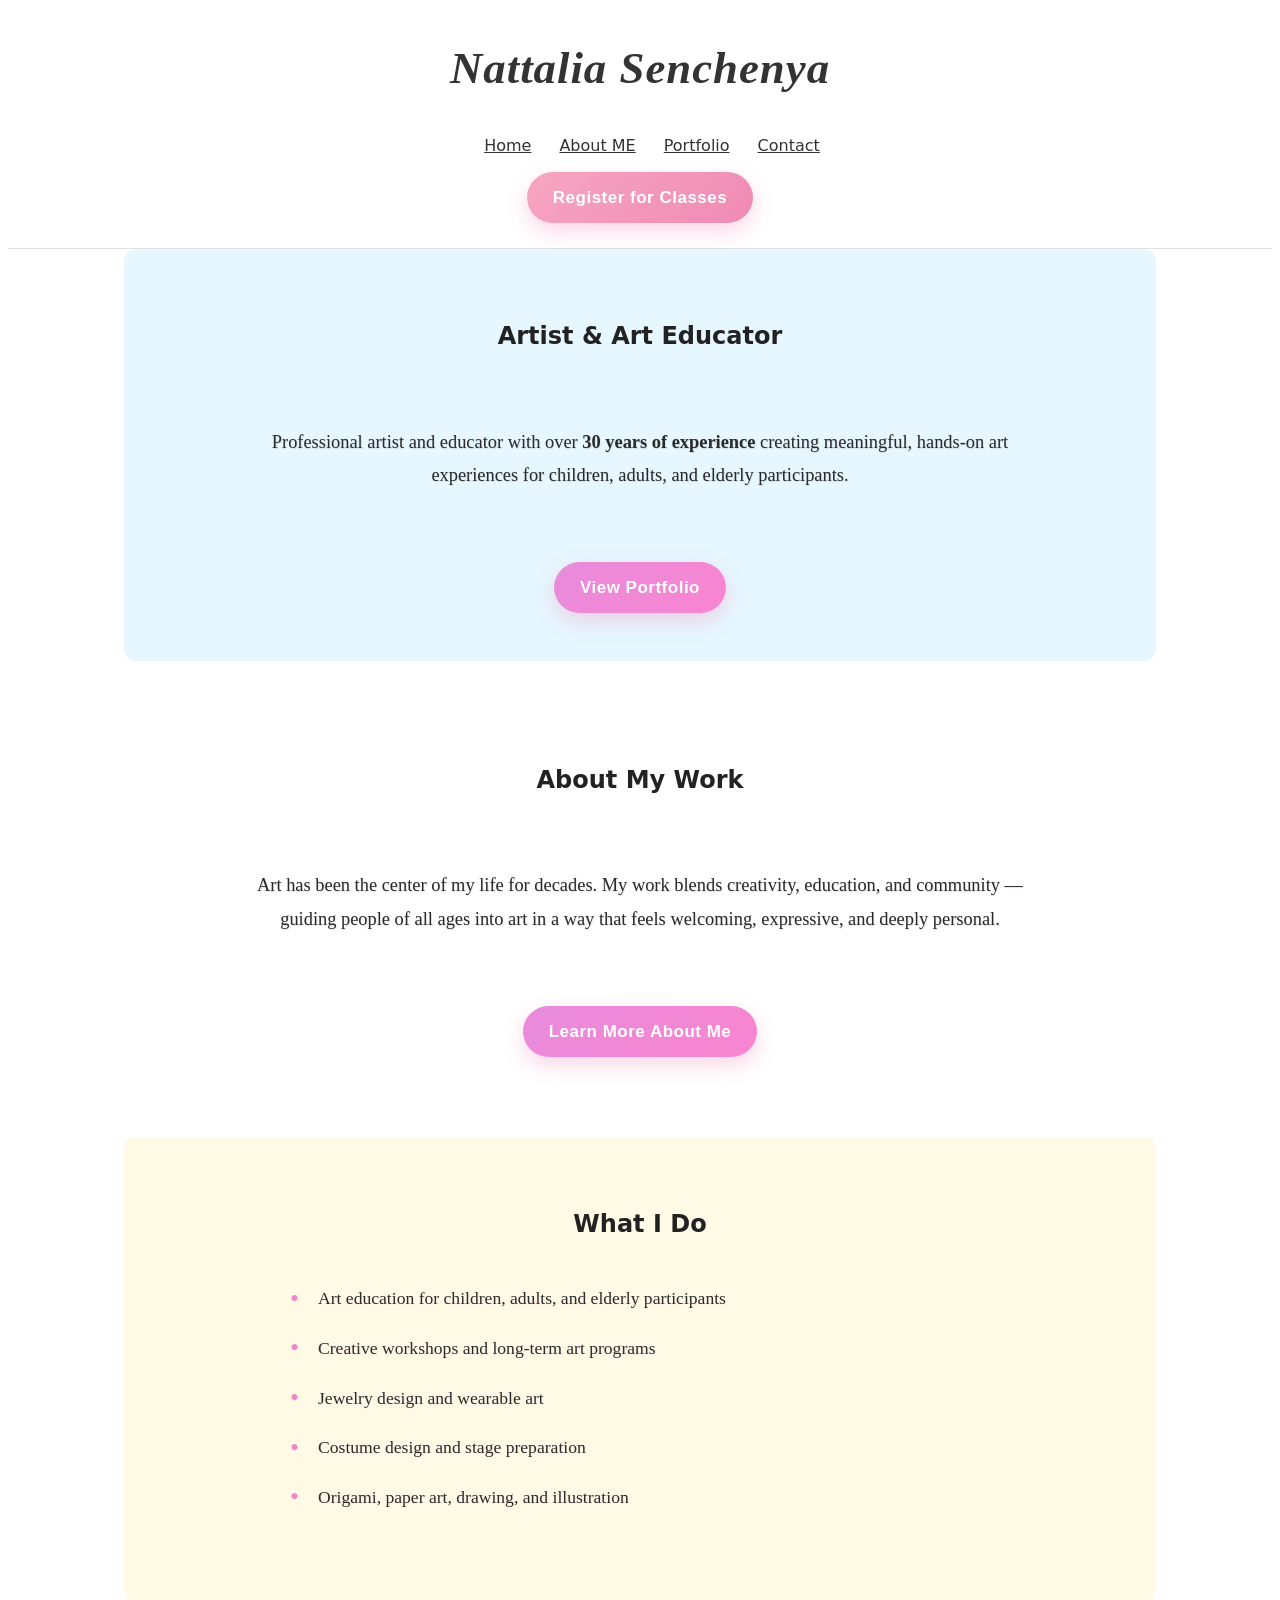
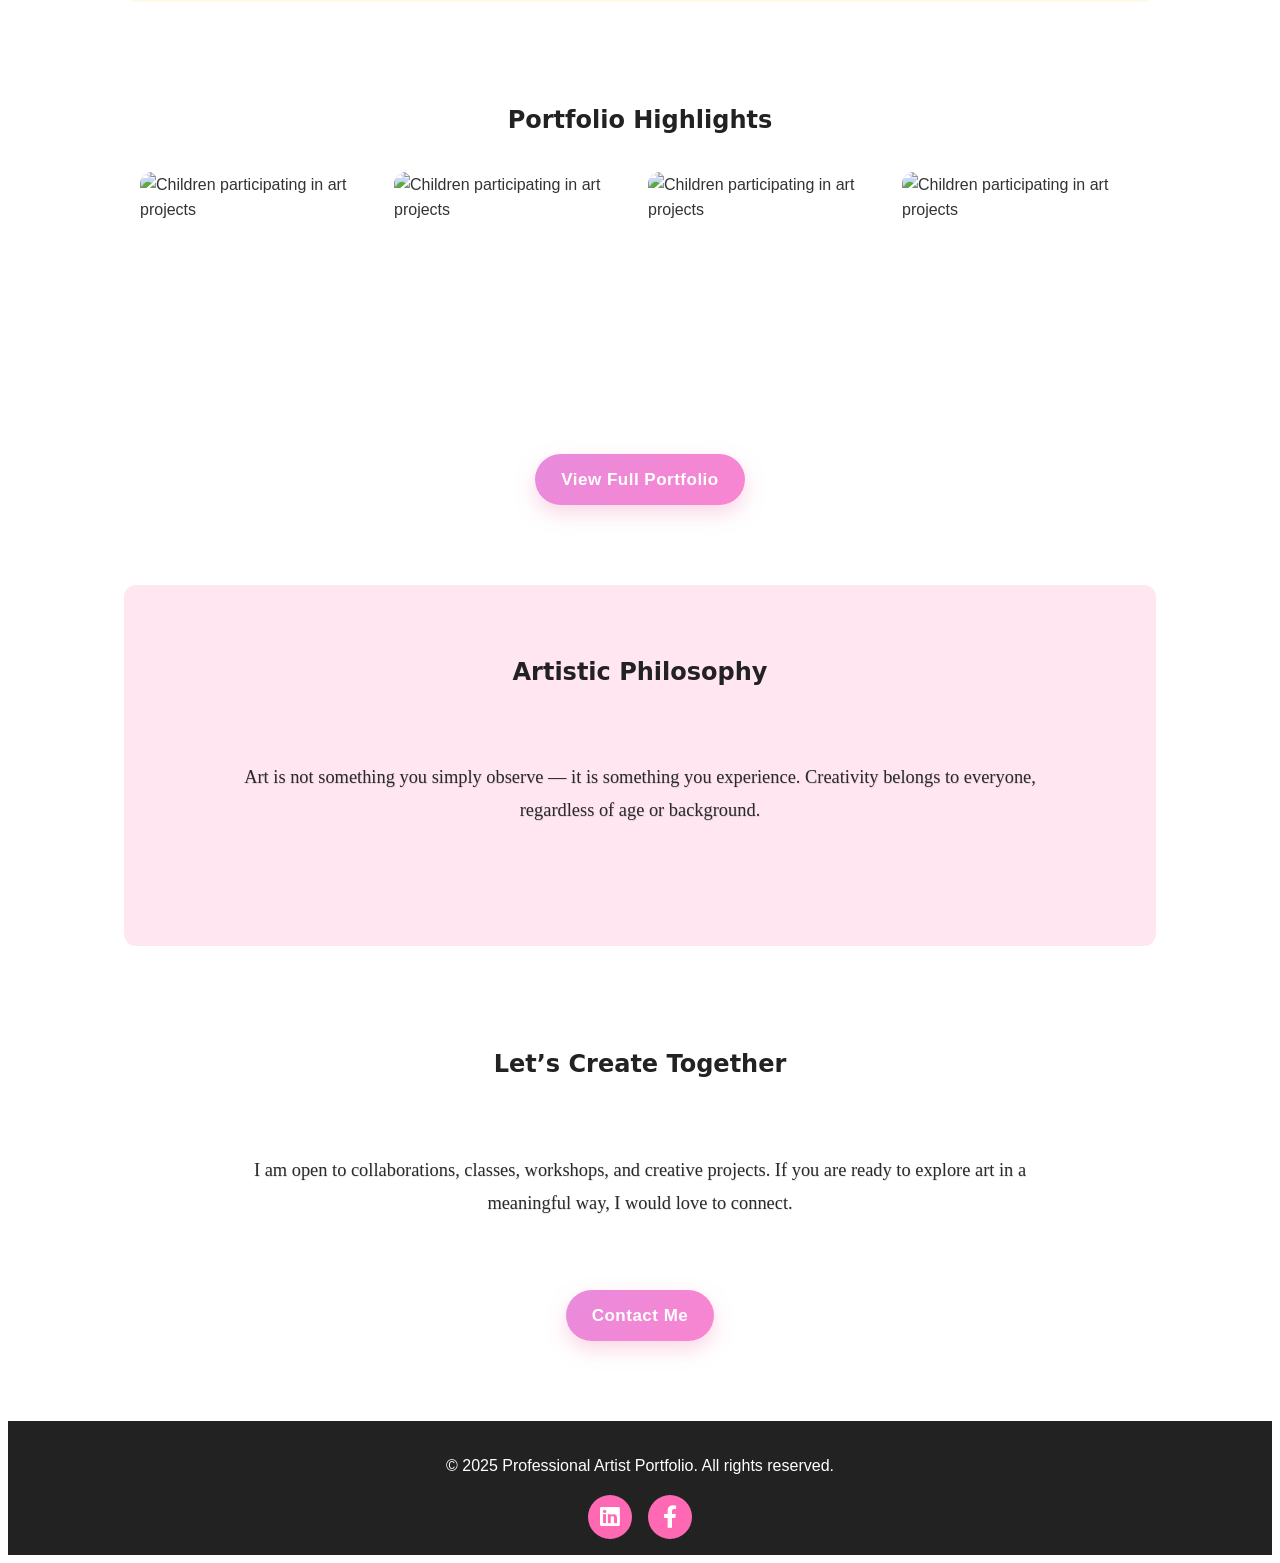
==== index.html @ 3b4bccc4 "Add files via upload" ====
<!DOCTYPE html>
<html lang="en">
<head>
  <meta charset="UTF-8" />
  <meta name="viewport" content="width=device-width, initial-scale=1.0" />
  <title>Nattalia Senchenya | Artist & Art Educator</title>

  <meta name="description" content="Artist and art educator with over 30 years of experience creating meaningful art experiences for children, adults, and elderly participants." />

  <link rel="stylesheet" href="style.css">
  <link rel="stylesheet" href="https://cdnjs.cloudflare.com/ajax/libs/font-awesome/5.14.0/css/all.min.css" />
</head>

<body>

<!-- HEADER / NAVIGATION -->
<header>
  <nav class="main-nav">

    <div class="artist-name">Nattalia Senchenya</div>

    <ul class="nav-links">
      <li><a href="index.html" aria-current="page">Home</a></li>
      <li><a href="about.html">About ME</a></li>
      <li><a href="portfolio.html">Portfolio</a></li>
      <li><a href="contact.html">Contact</a></li>
    </ul>

    <a href="services.html" class="register-btn">Register for Classes</a>
  </nav>
</header>

<main>

  <!-- HERO / INTRO -->
  <section class="accent-2">
    <h1 class="section-title">Artist & Art Educator</h1>

    <p class="section_paragraph">
      Professional artist and educator with over <strong>30 years of experience</strong>
      creating meaningful, hands-on art experiences for children, adults, and elderly participants.
    </p>

    <center>
      <a href="portfolio.html" class="resume-btn">View Portfolio</a>
    </center>
  </section>

  <!-- ABOUT SUMMARY -->
  <section>
    <h2 class="section-title">About My Work</h2>

    <p class="section_paragraph">
      Art has been the center of my life for decades. My work blends creativity,
      education, and community — guiding people of all ages into art in a way that
      feels welcoming, expressive, and deeply personal.
    </p>

    <center>
      <a href="about.html" class="resume-btn">Learn More About Me</a>
    </center>
  </section>

  <!-- WHAT I DO -->
  <section class="accent-1">
    <h2 class="section-title">What I Do</h2>

    <ul class="art-list">
      <li>Art education for children, adults, and elderly participants</li>
      <li>Creative workshops and long-term art programs</li>
      <li>Jewelry design and wearable art</li>
      <li>Costume design and stage preparation</li>
      <li>Origami, paper art, drawing, and illustration</li>
    </ul>
  </section>

  <!-- PORTFOLIO PREVIEW -->
  <section>
    <h2 class="section-title">Portfolio Highlights</h2>

    <div class="gallery">
      <!-- Replace with 6–8 BEST images only -->
       <img src="/home/yauhenih/Documents/Children_work/photo_39_2025-12-27_19-32-32.jpg" alt="Children participating in art projects" />
        <img src="/home/yauhenih/Documents/Children_work/photo_59_2025-12-27_19-31-18.jpg" alt="Children participating in art projects" />
        <img src="/home/yauhenih/Documents/Children_work/IMG_2890.JPEG" alt="Children participating in art projects" />
        <img src="/home/yauhenih/Documents/Children_work/photo_12_2025-12-27_19-30-24.jpg" alt="Children participating in art projects" />
        
    </div>
    <center>
      <a href="portfolio.html" class="resume-btn">View Full Portfolio</a>
    </center>
  </section>

  <!-- PHILOSOPHY -->
  <section class="accent-3">
    <h2 class="section-title">Artistic Philosophy</h2>

    <p class="section_paragraph">
      Art is not something you simply observe — it is something you experience.
      Creativity belongs to everyone, regardless of age or background.
    </p>
  </section>

  <!-- CALL TO ACTION -->
  <section>
    <h2 class="section-title">Let’s Create Together</h2>

    <p class="section_paragraph">
      I am open to collaborations, classes, workshops, and creative projects.
      If you are ready to explore art in a meaningful way, I would love to connect.
    </p>

    <center>
      <a href="contact.html" class="resume-btn">Contact Me</a>
    </center>
  </section>

</main>

<!-- FOOTER -->
<footer>
  <p>&copy; 2025 Professional Artist Portfolio. All rights reserved.</p>

  <div class="social-links">
    <a href="https://www.linkedin.com/in/YOUR_LINKEDIN" target="_blank"><i class="fab fa-linkedin"></i></a>
    <a href="https://www.facebook.com/YOUR_FACEBOOK" target="_blank"><i class="fab fa-facebook-f"></i></a>
  </div>
</footer>

</body>
</html>
---- style.css ----
* Reset and base styles */
* { box-sizing: border-box; margin: 0; padding: 0; }
body { font-family: 'Helvetica Neue', Arial, sans-serif; line-height: 1.6; background-color: #fff; color: #333; }

/* Vibrant Accent Colors */
.accent-1 { background-color: #fffae6; } /* Soft yellow */
.accent-2 { background-color: #e6f7ff; } /* Soft blue */
.accent-3 { background-color: #ffe6f0; } /* Soft pink */

/* Sections */
main section { padding: 3rem 1rem; max-width: 1000px; margin: auto; border-radius: 12px; margin-bottom: 2rem; transition: transform 0.3s, box-shadow 0.3s; }
main section:hover { transform: translateY(-5px); box-shadow: 0 10px 20px rgba(252, 1, 185, 0.15); }
main h1, main h2, main h3 { margin-bottom: 1rem; color: #222; font-weight: 700; }
main p { margin-bottom: 1rem; line-height: 1.8; }
ul { margin-left: 1.5rem; margin-bottom: 1rem; }


/* Slideshow */
.slideshow-container { position: relative; max-width: 100%; margin: 1rem 0; overflow: hidden; border-radius: 10px; box-shadow: 0 5px 15px rgba(234, 112, 155, 0.2); }
.slide { display: none; width: 100%; transition: opacity 0.5s ease-in-out; }
.slide img { width: 100%; height: auto; display: block; border-radius: 10px; }

/* Navigation buttons */
.prev, .next { cursor: pointer; position: absolute; top: 50%; width: auto; margin-top: -25px; padding: 10px; color: #fff; font-weight: bold; font-size: 20px; border-radius: 50%; background-color: rgba(0,0,0,0.5); user-select: none; transition: 0.3s; }
.prev:hover, .next:hover { background-color: rgba(0,0,0,0.8); }
.prev { left: 10px; } .next { right: 10px; }

/* Footer */
footer { text-align: center; padding: 1rem; background-color: #222; color: #fff; margin-top: 2rem; }

/* Responsive */
@media (max-width: 768px) {
  header nav { flex-direction: column; gap: 1rem; }
  .resume-btn { margin-top: 0.5rem; }
  main section { padding: 2rem 1rem; }
}


/* Social Media Labels at bottom */
/* Social links container – stays in layout (no floating) */
.social-links {
  display: flex;
  justify-content: center;
  align-items: center;
  gap: 1rem;
  margin-top: 1rem;
}

/* Individual logo buttons */
.social-links a {
  background-color: #ff69b4; /* vibrant pink */
  color: white;
  width: 44px;
  height: 44px;
  border-radius: 50%;
  display: flex;
  align-items: center;
  justify-content: center;
  text-decoration: none;
  font-size: 1.4rem;
  transition: transform 0.3s ease, box-shadow 0.3s ease;
}

/* Hover effect */
.social-links a:hover {
  transform: translateY(-3px);
  box-shadow: 0 5px 12px rgba(255, 105, 180, 0.4);
}



.section-title {
  text-align: center;
  font-family: system-ui, sans-serif;
}

/* NAV CONTAINER */
.main-nav {
    display: flex;
    flex-direction: column;
    align-items: center;
    padding: 25px 20px;
    background-color: #fff;
    border-bottom: 1px solid #e0e0e0;
}

/* ARTIST NAME */
.artist-name {
    font-family: 'Playfair Display', 'Georgia', serif;
    font-size: 2.8rem;
    font-weight: 700;
    font-style: italic;
    letter-spacing: 1px;
    margin-bottom: 12px;
    text-align: center;
}

/* NAV LINKS */
.nav-links {
    list-style: none;
    display: flex;
    gap: 28px;
    margin-bottom: 14px;
    padding: 0;
}

.nav-links li a {
    font-family: system-ui, sans-serif;
    font-size: 1rem;
    font-weight: 500;
    color: #333;
    position: relative;
}

/* SUBTLE ARTISTIC HOVER */
.nav-links li a::after {
    content: "";
    position: absolute;
    width: 0;
    height: 1px;
    background: #000;
    left: 0;
    bottom: -4px;
    transition: width 0.3s ease;
}

.nav-links li a:hover::after {
    width: 100%;
}



/* MOBILE FRIENDLY */
@media (max-width: 768px) {
    .artist-name {
        font-size: 2.2rem;
    }

    .nav-links {
        flex-wrap: wrap;
        justify-content: center;
        gap: 16px;
    }
}

.resume-btn {
    align-items: center;
    justify-content: center;
    background: linear-gradient(135deg, #e88bdc, #f985d0);
    color: #ffffff;
    font-family: "Poppins", "Montserrat", sans-serif;
    font-size: 17px;
    font-weight: 600;
    letter-spacing: 0.5px;

    padding: 12px 26px;
    border-radius: 999px; /* oval shape */
    text-decoration: none;

    display: inline-flex;
    align-items: center;
    justify-content: center;

    box-shadow: 0 8px 20px rgba(240, 138, 180, 0.35);
    transition: all 0.3s ease;
}

/* Hover effect */
.resume-btn:hover {
    background: linear-gradient(135deg, #2f20d3, #e96629);
    transform: translateY(-2px);
    box-shadow: 0 12px 26px rgba(240, 138, 180, 0.45);
}

/* Active (click) */
.resume-btn:active {
    transform: translateY(0);
    box-shadow: 0 6px 14px rgba(240, 138, 180, 0.35);
}


.register-btn {
    background: linear-gradient(135deg, #f6a6c1, #f08ab4);
    color: #ffffff;
    font-family: "Poppins", "Montserrat", sans-serif;
    font-size: 17px;
    font-weight: 600;
    letter-spacing: 0.5px;

    padding: 12px 26px;
    border-radius: 999px; /* oval shape */
    text-decoration: none;

    display: inline-flex;
    align-items: center;
    justify-content: center;

    box-shadow: 0 8px 20px rgba(240, 138, 180, 0.35);
    transition: all 0.3s ease;
}

/* Hover effect */
.register-btn:hover {
    background: linear-gradient(135deg, #f08ab4, #ea6ea4);
    transform: translateY(-2px);
    box-shadow: 0 12px 26px rgba(240, 138, 180, 0.45);
}

/* Active (click) */
.register-btn:active {
    transform: translateY(0);
    box-shadow: 0 6px 14px rgba(240, 138, 180, 0.35);
}


.about-section {
  display: flex;
  align-items: center;
  gap: 3rem;
  max-width: 1200px;
  margin: 0 auto;
  padding: 3rem 2rem;
}

.about-text {
  flex: 1;
}

.about-image {
  flex: 1;
  display: flex;
  justify-content: center;
}

.about-image img {
  max-width: 100%;
  height: auto;
  border-radius: 20px;
  box-shadow: 0 20px 40px rgba(0, 0, 0, 0.15);
}


/* Image Gallery */
.gallery {
  display: grid;
  grid-template-columns: repeat(auto-fit, minmax(220px, 1fr));
  gap: 1rem;
  margin: 2rem 0;
}

/* Gallery images */
.gallery img {
  width: 100%;
  height: 250px;
  object-fit: cover;
  border-radius: 12px;
  transition: transform 0.3s ease, box-shadow 0.3s ease;
  cursor: pointer;
}

/* Hover effect */
.gallery img:hover {
  transform: scale(1.03);
  box-shadow: 0 8px 20px rgba(0, 0, 0, 0.2);
}

/* Fullscreen overlay */
.image-overlay {
  position: fixed;
  top: 0;
  left: 0;
  width: 100vw;
  height: 100vh;
  background: rgba(0, 0, 0, 0.9);
  display: flex;
  justify-content: center;
  align-items: center;
  z-index: 9999;
  cursor: zoom-out;
}

/* Fullscreen image */
.image-overlay img {
  max-width: 95%;
  max-height: 95%;
  object-fit: contain;
}

.image-overlay img {
  animation: zoomIn 0.3s ease;
}

@keyframes zoomIn {
  from {
    transform: scale(0.8);
    opacity: 0;
  }
  to {
    transform: scale(1);
    opacity: 1;
  }
}
/* Close button */
.image-close {
  position: absolute;
  top: 20px;
  right: 25px;
  font-size: 32px;
  color: white;
  cursor: pointer;
  font-weight: bold;
  user-select: none;
}

.image-close:hover {
  opacity: 0.7;
}



.section-p{
  font-family: "Playfair Display", serif;
  font-size: 1.15rem;
  line-height: 1.8;
  color: #2a2a2a;
  text-align: center;

  text-shadow: 0.6px 0.6px 1px rgba(0, 0, 0, 0.12);
} 

.section_paragraph {
  max-width: 820px;
  margin: 60px auto;
  padding: 10px 20px;

  font-family: "Playfair Display", serif;
  font-size: 1.15rem;
  line-height: 1.8;

  color: #2a2a2a;
  text-align: center;

  text-shadow: 0.6px 0.6px 1px rgba(0, 0, 0, 0.12);
}

.art-list {
  list-style: none;
  padding: 0;
  margin: 40px auto;
  max-width: 700px;

  font-family: "Playfair Display", "Georgia", serif;
  font-size: 1.1rem;
  line-height: 1.8;
  color: #2c2b2c;
}

.art-list li {
  position: relative;
  padding-left: 28px;
  margin-bottom: 18px;

  text-shadow: 0.6px 0.6px 1px rgba(242, 134, 195, 0.12);
}

/* Elegant dot */
.art-list li::before {
  content: "•";
  position: absolute;
  left: 0;
  top: 0.1em;

  font-size: 1.6rem;
  line-height: 1;
  color: #f088c8; /* soft artistic gold */
  
}
fieldset {
  border: 2px solid #ff69b4; /* pink border */
  border-radius: 12px;       /* rounded corners */
  padding: 20px;             /* space inside the box */
  max-width: 500px;          /* limit width */
  margin: 20px auto;         /* center horizontally with top/bottom margin */
  background-color: #fff0f5; /* soft background color */
  box-shadow: 0 4px 10px rgba(0,0,0,0.1); /* subtle shadow */
  font-family: 'Arial', sans-serif; /* modern readable font */
}

legend {
  font-size: 1.5em;
  font-weight: bold;
  color: #ff1493; /* dark pink */
  padding: 0 10px;
}
textarea {
  width: 80%;       /* full width of container */
  height: 200px;     /* taller box */
  padding: 10px;     /* nice spacing inside */
  font-size: 16px;   /* readable text */
  border-radius: 8px;
  border: 1px solid #ccc;
  resize: vertical;  /* allow user to resize vertically only */
}
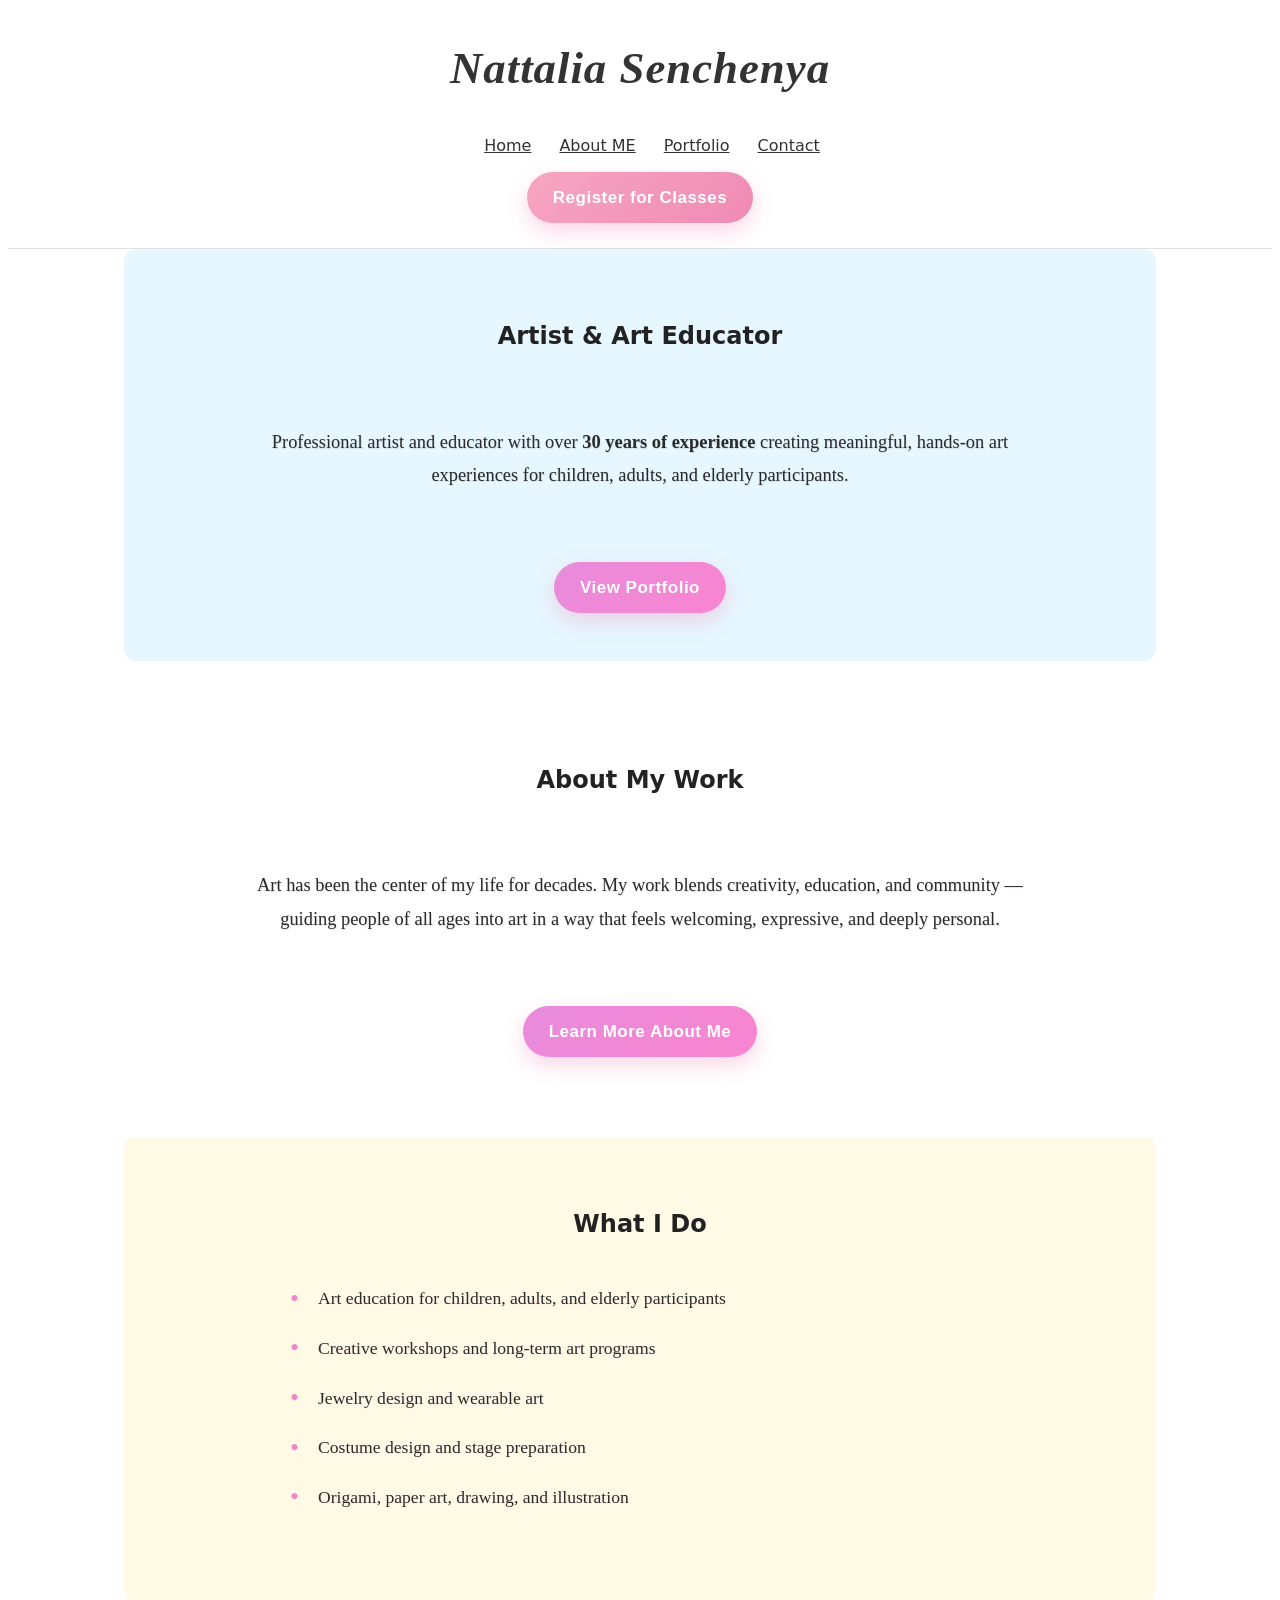
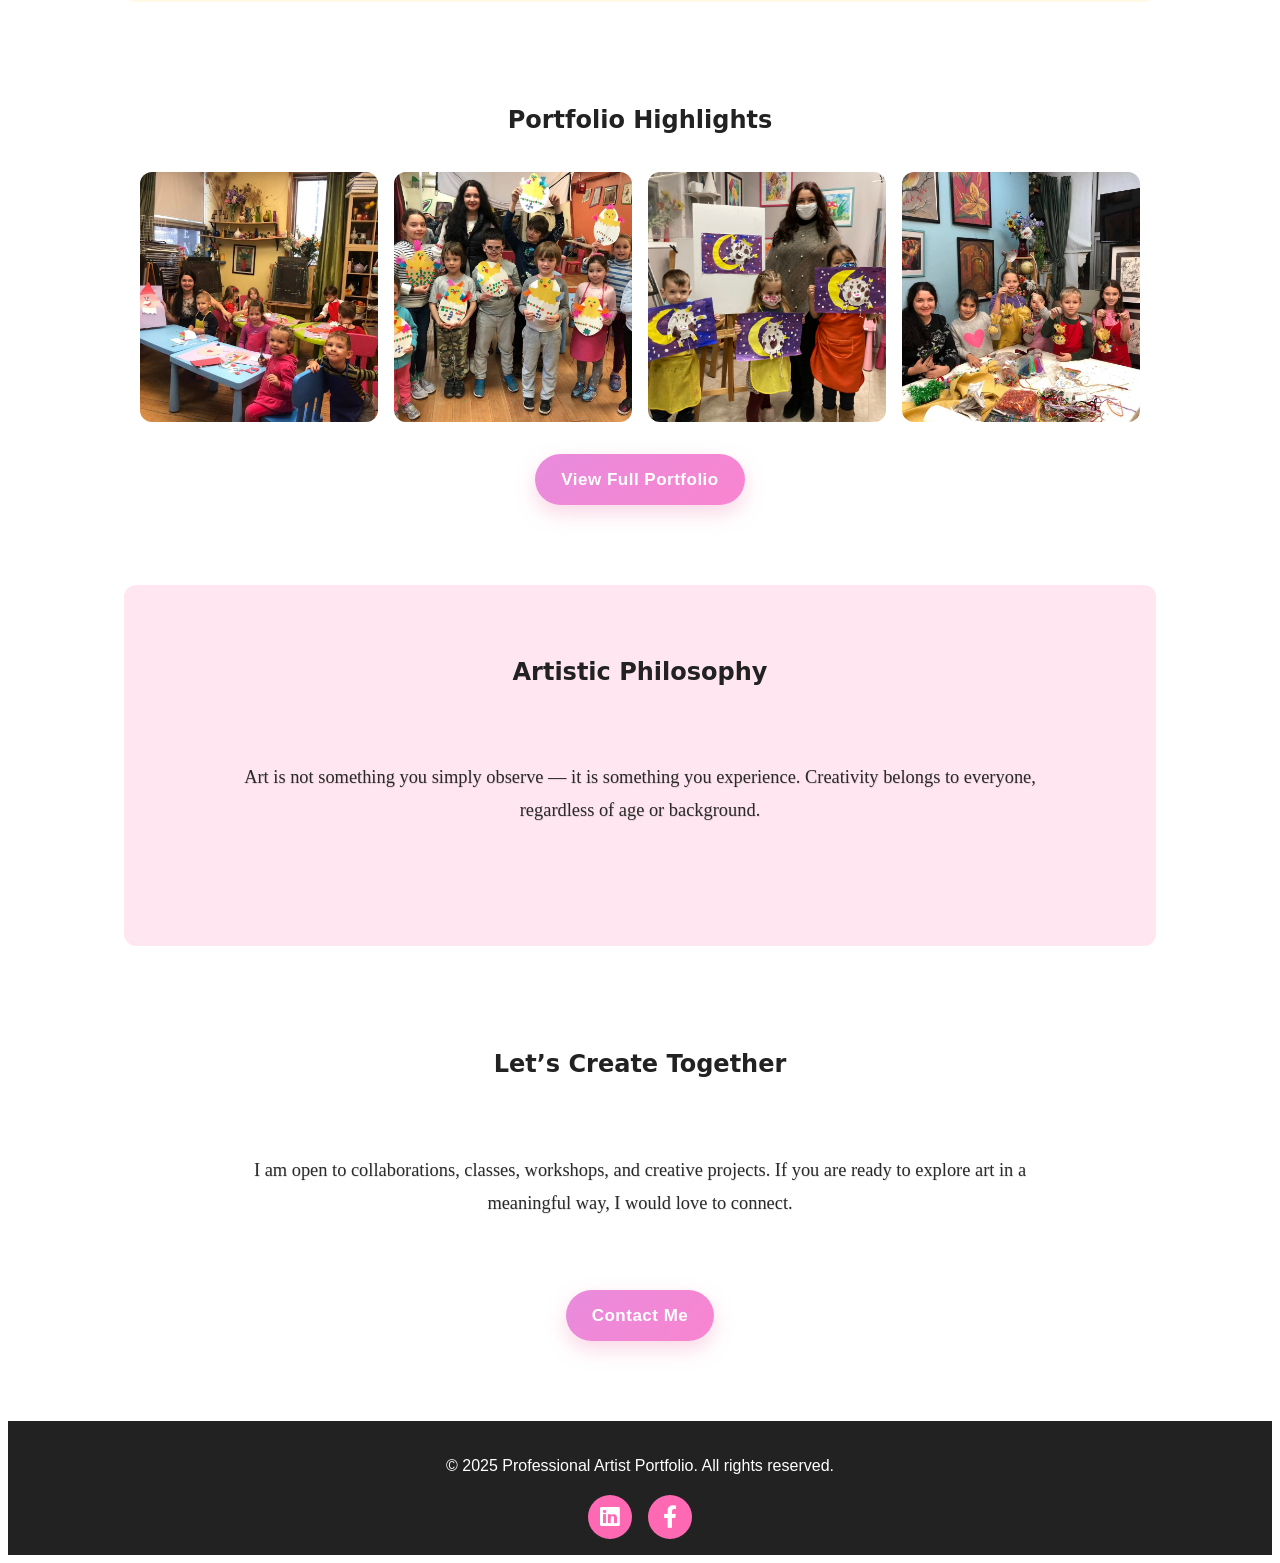
==== commit a63dde6f: "Update image paths in index.html" ====
--- a/index.html
+++ b/index.html
@@ -80,10 +80,10 @@
 
     <div class="gallery">
       <!-- Replace with 6–8 BEST images only -->
-       <img src="/home/yauhenih/Documents/Children_work/photo_39_2025-12-27_19-32-32.jpg" alt="Children participating in art projects" />
-        <img src="/home/yauhenih/Documents/Children_work/photo_59_2025-12-27_19-31-18.jpg" alt="Children participating in art projects" />
-        <img src="/home/yauhenih/Documents/Children_work/IMG_2890.JPEG" alt="Children participating in art projects" />
-        <img src="/home/yauhenih/Documents/Children_work/photo_12_2025-12-27_19-30-24.jpg" alt="Children participating in art projects" />
+       <img src="photo_39_2025-12-27_19-32-32.jpg" alt="Children participating in art projects" />
+        <img src="photo_59_2025-12-27_19-31-18.jpg" alt="Children participating in art projects" />
+        <img src="IMG_2890.JPEG" alt="Children participating in art projects" />
+        <img src="photo_12_2025-12-27_19-30-24.jpg" alt="Children participating in art projects" />
         
     </div>
     <center>
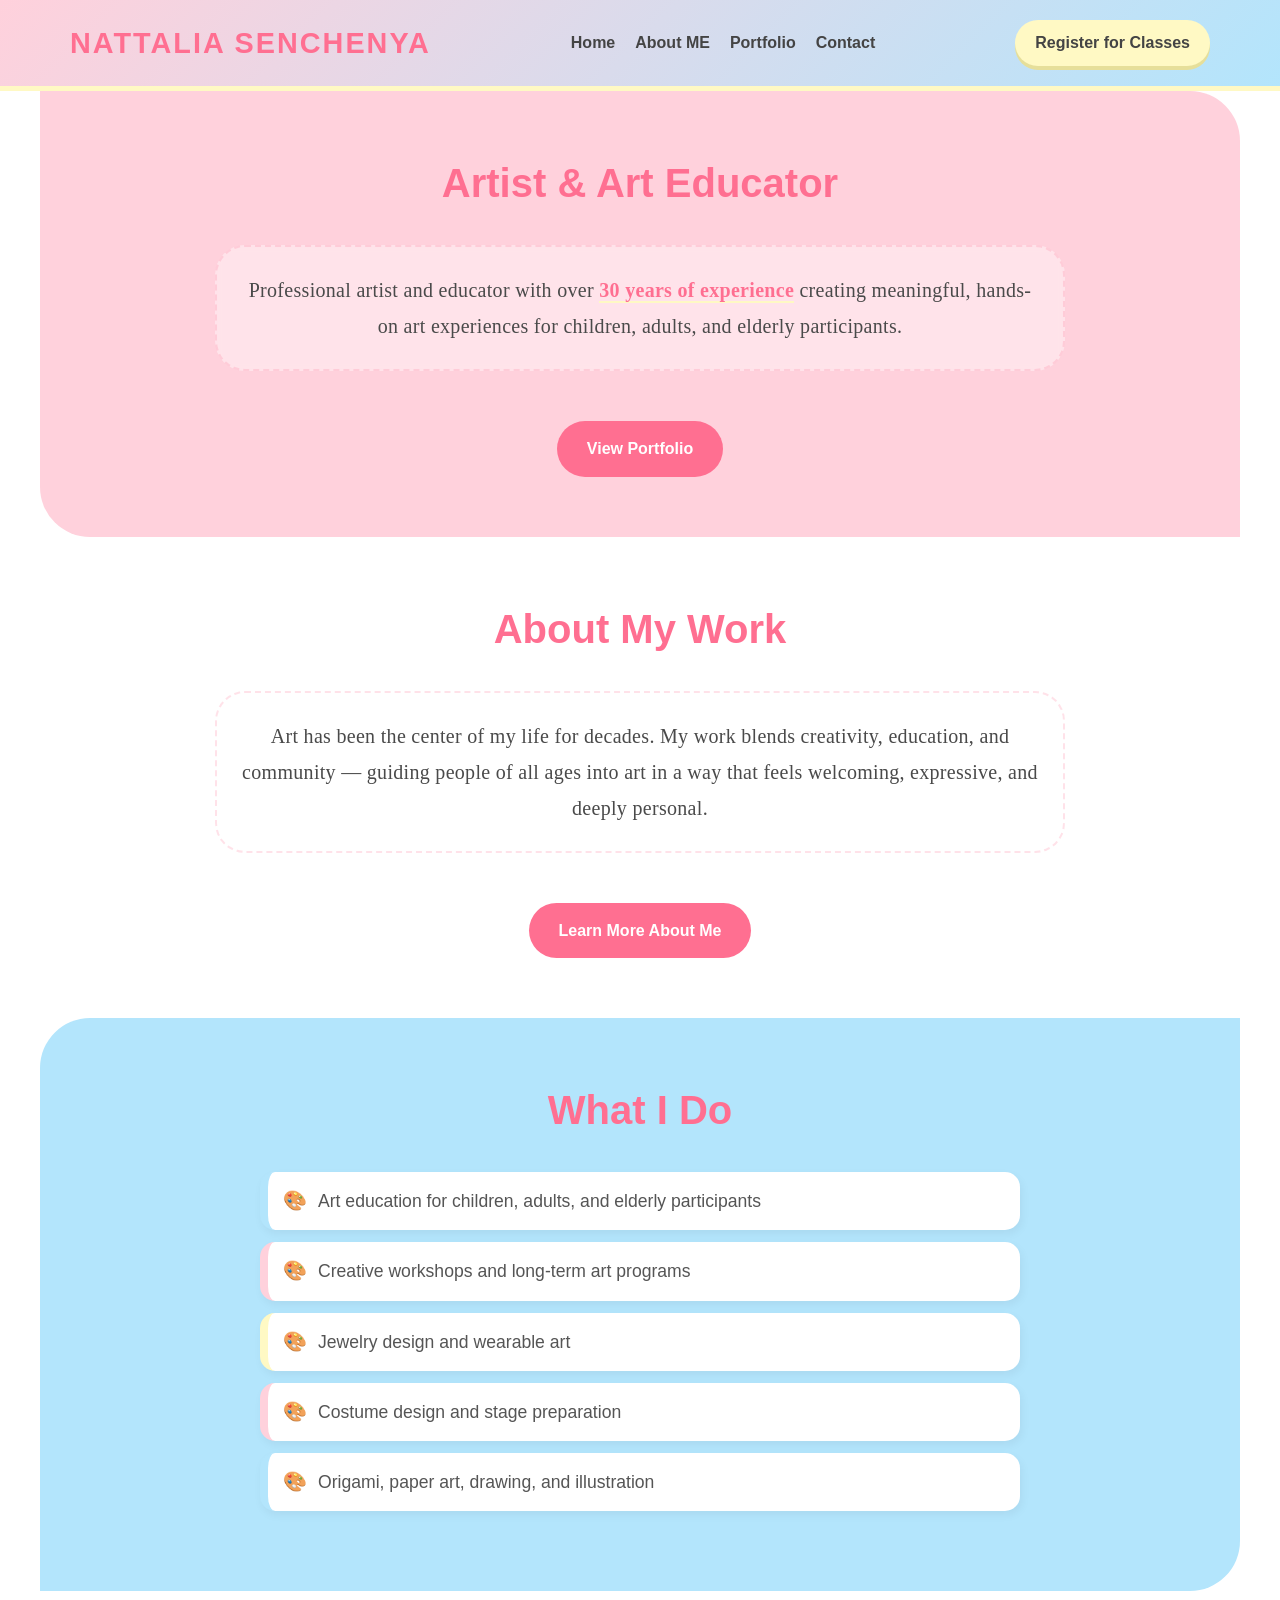
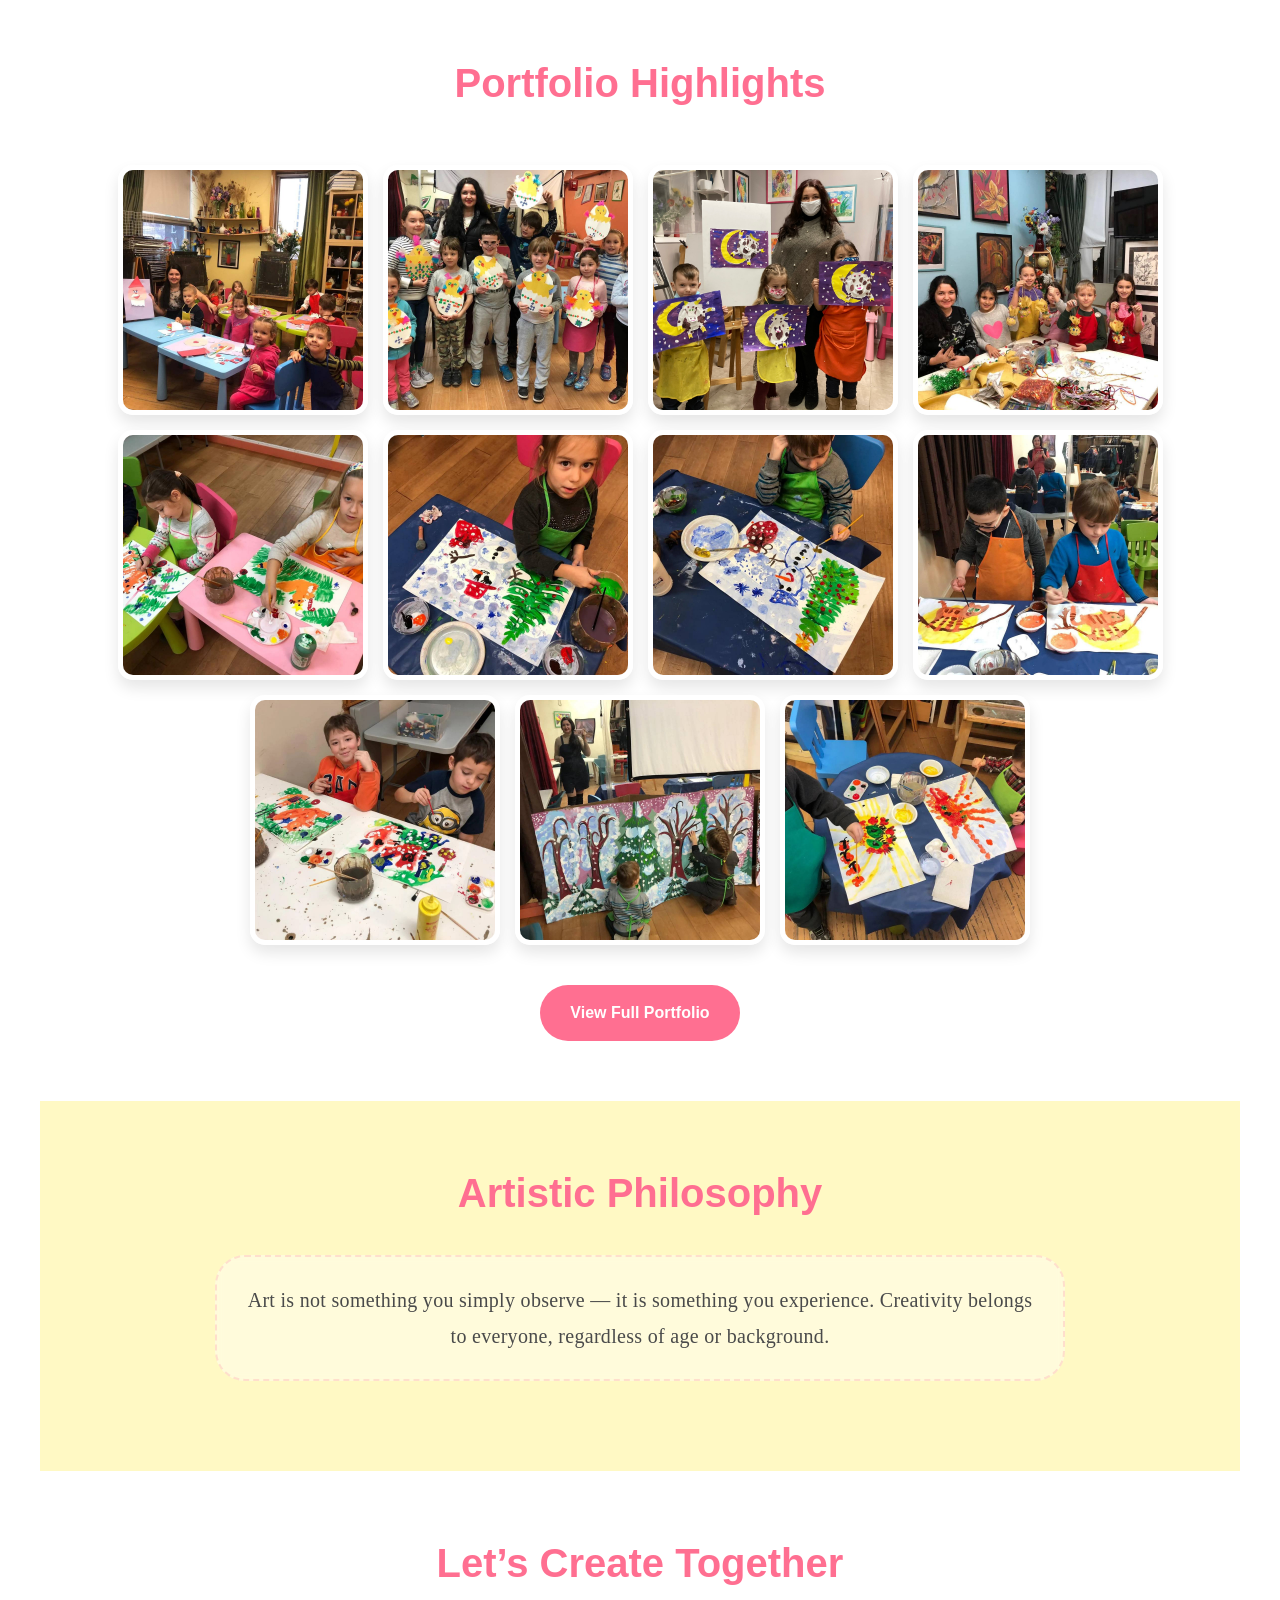
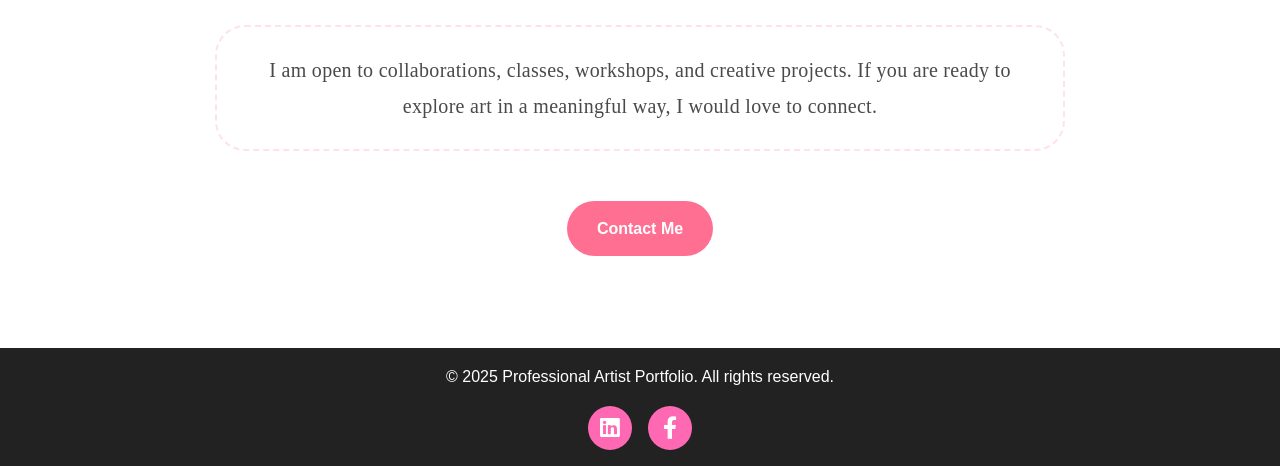
==== commit 3ac68ff9: "Add additional images to index.html" ====
--- a/index.html
+++ b/index.html
@@ -12,7 +12,7 @@
 </head>
 
 <body>
-
+<script src="gallery.js"></script> 
 <!-- HEADER / NAVIGATION -->
 <header>
   <nav class="main-nav">
@@ -84,6 +84,13 @@
         <img src="photo_59_2025-12-27_19-31-18.jpg" alt="Children participating in art projects" />
         <img src="IMG_2890.JPEG" alt="Children participating in art projects" />
         <img src="photo_12_2025-12-27_19-30-24.jpg" alt="Children participating in art projects" />
+           <img src="photo_12_2025-12-27_19-32-32.jpg" alt="Children participating in art projects" />
+             <img src="photo_13_2025-12-27_19-30-24.jpg" alt="Children participating in art projects" />
+             <img src="photo_14_2025-12-27_19-30-24.jpg" alt="Children participating in art projects" />
+             <img src="photo_14_2025-12-27_19-31-18.jpg" alt="Children participating in art projects" />
+             <img src="photo_14_2025-12-27_19-32-32.jpg" alt="Children participating in art projects" />
+             <img src="photo_15_2025-12-27_19-30-24.jpg" alt="Children participating in art projects" />
+             <img src="photo_17_2025-12-27_19-31-18.jpg" alt="Children participating in art projects" />
         
     </div>
     <center>
--- a/style.css
+++ b/style.css
@@ -1,41 +1,224 @@
-* Reset and base styles */
-* { box-sizing: border-box; margin: 0; padding: 0; }
-body { font-family: 'Helvetica Neue', Arial, sans-serif; line-height: 1.6; background-color: #fff; color: #333; }
-
-/* Vibrant Accent Colors */
-.accent-1 { background-color: #fffae6; } /* Soft yellow */
-.accent-2 { background-color: #e6f7ff; } /* Soft blue */
-.accent-3 { background-color: #ffe6f0; } /* Soft pink */
-
-/* Sections */
-main section { padding: 3rem 1rem; max-width: 1000px; margin: auto; border-radius: 12px; margin-bottom: 2rem; transition: transform 0.3s, box-shadow 0.3s; }
-main section:hover { transform: translateY(-5px); box-shadow: 0 10px 20px rgba(252, 1, 185, 0.15); }
-main h1, main h2, main h3 { margin-bottom: 1rem; color: #222; font-weight: 700; }
-main p { margin-bottom: 1rem; line-height: 1.8; }
-ul { margin-left: 1.5rem; margin-bottom: 1rem; }
-
-
-/* Slideshow */
-.slideshow-container { position: relative; max-width: 100%; margin: 1rem 0; overflow: hidden; border-radius: 10px; box-shadow: 0 5px 15px rgba(234, 112, 155, 0.2); }
-.slide { display: none; width: 100%; transition: opacity 0.5s ease-in-out; }
-.slide img { width: 100%; height: auto; display: block; border-radius: 10px; }
-
-/* Navigation buttons */
-.prev, .next { cursor: pointer; position: absolute; top: 50%; width: auto; margin-top: -25px; padding: 10px; color: #fff; font-weight: bold; font-size: 20px; border-radius: 50%; background-color: rgba(0,0,0,0.5); user-select: none; transition: 0.3s; }
-.prev:hover, .next:hover { background-color: rgba(0,0,0,0.8); }
-.prev { left: 10px; } .next { right: 10px; }
-
-/* Footer */
-footer { text-align: center; padding: 1rem; background-color: #222; color: #fff; margin-top: 2rem; }
-
-/* Responsive */
+:root {
+  --pink: #FFD1DC;
+  --blue: #B3E5FC;
+  --yellow: #FFF9C4;
+  --accent-dark: #FF6F91;
+  --text-color: #444;
+  --white: #ffffff;
+}
+
+* {
+  box-sizing: border-box;
+  margin: 0;
+  padding: 0;
+}
+
+body {
+  font-family: 'Segoe UI', Tahoma, Geneva, Verdana, sans-serif;
+  line-height: 1.6;
+  color: var(--text-color);
+  background-color: var(--white);
+  overflow-x: hidden;
+}
+
+/* HEADER & NAVIGATION */
+header {
+  background: linear-gradient(135deg, var(--pink), var(--blue));
+  padding: 20px 0;
+  border-bottom: 5px solid var(--yellow);
+  position: sticky;
+  top: 0;
+  z-index: 1000;
+}
+
+.main-nav {
+  display: flex;
+  justify-content: space-around;
+  align-items: center;
+  flex-wrap: wrap;
+}
+
+.artist-name {
+  font-size: 1.8rem;
+  font-weight: bold;
+  color: var(--accent-dark);
+  text-transform: uppercase;
+  letter-spacing: 2px;
+}
+
+.nav-links {
+  list-style: none;
+  display: flex;
+  gap: 20px;
+}
+
+.nav-links a {
+  text-decoration: none;
+  color: var(--text-color);
+  font-weight: 600;
+  transition: 0.3s;
+}
+
+.nav-links a:hover {
+  color: var(--accent-dark);
+}
+
+.register-btn {
+  background-color: var(--yellow);
+  padding: 10px 20px;
+  border-radius: 25px;
+  text-decoration: none;
+  color: var(--text-color);
+  font-weight: bold;
+  box-shadow: 0 4px 0px #e6df9a;
+  transition: 0.2s;
+}
+
+.register-btn:hover {
+  transform: translateY(-2px);
+}
+
+/* SECTION STYLING */
+section {
+  padding: 60px 20px;
+  max-width: 1200px;
+  margin: 0 auto;
+}
+
+.section-title {
+  text-align: center;
+  font-size: 2.5rem;
+  margin-bottom: 30px;
+  color: var(--accent-dark);
+  position: relative;
+}
+
+.section_paragraph {
+  max-width: 850px;
+  margin: 0 auto 30px auto;
+  text-align: center;
+  
+  /* Artistic Typography */
+  font-family: 'Solway', serif; /* A soft, elegant serif font */
+  font-size: 1.25rem;
+  line-height: 1.8;
+  color: #4a4a4a;
+  letter-spacing: 0.3px;
+  
+  /* Visual Elegance */
+  padding: 25px;
+  background: rgba(255, 255, 255, 0.4); /* Glass-like transparency */
+  backdrop-filter: blur(5px);
+  border-radius: 30px;
+  border: 2px dashed rgba(255, 111, 145, 0.2); /* Soft pink dashed border */
+  
+  /* Subtle Animation */
+  transition: all 0.4s ease-in-out;
+}
+
+/* Make strong tags (years of experience) pop with color */
+.section_paragraph strong {
+  color: var(--accent-dark);
+  font-weight: 700;
+  border-bottom: 2px solid var(--yellow);
+}
+
+/* Hover effect for a playful artistic touch */
+.section_paragraph:hover {
+  background: rgba(255, 255, 255, 0.8);
+  transform: translateY(-5px);
+  box-shadow: 0 10px 30px rgba(0,0,0,0.05);
+  border-style: solid; /* Change dash to solid on hover */
+}
+
+/* Mobile Adjustment */
 @media (max-width: 768px) {
-  header nav { flex-direction: column; gap: 1rem; }
-  .resume-btn { margin-top: 0.5rem; }
-  main section { padding: 2rem 1rem; }
-}
-
-
+  .section_paragraph {
+    font-size: 1.1rem;
+    padding: 15px;
+    width: 90%;
+  }
+}
+
+/* BACKGROUND ACCENTS */
+.accent-1 { background-color: var(--blue); border-radius: 50px 0 50px 0; }
+.accent-2 { background-color: var(--pink); border-radius: 0 50px 0 50px; }
+.accent-3 { background-color: var(--yellow); }
+
+/* PHOTO GALLERY (The "Line Order" Grid) */
+.gallery {
+  display: flex;
+  flex-wrap: wrap;
+  justify-content: center;
+  gap: 15px;
+  padding: 20px 0;
+}
+
+.gallery img {
+  width: 250px;
+  height: 250px;
+  object-fit: cover;
+  border-radius: 15px;
+  border: 5px solid white;
+  box-shadow: 0 8px 15px rgba(0,0,0,0.1);
+  cursor: pointer;
+  transition: transform 0.3s cubic-bezier(0.175, 0.885, 0.32, 1.275);
+}
+
+.gallery img:hover {
+  transform: scale(1.08) rotate(2deg);
+  border-color: var(--accent-dark);
+}
+
+/* LIGHTBOX MODAL (JavaScript Interactive Part) */
+.modal {
+  display: none;
+  position: fixed;
+  z-index: 2000;
+  top: 0; left: 0;
+  width: 100%; height: 100%;
+  background-color: rgba(0,0,0,0.9);
+  align-items: center;
+  justify-content: center;
+}
+
+.modal-content {
+  max-width: 90%;
+  max-height: 80%;
+  border: 10px solid white;
+  border-radius: 10px;
+}
+
+.close-modal {
+  position: absolute;
+  top: 20px; right: 30px;
+  color: white;
+  font-size: 50px;
+  cursor: pointer;
+}
+
+/* BUTTONS */
+.resume-btn {
+  display: inline-block;
+  padding: 15px 30px;
+  background-color: var(--accent-dark);
+  color: white;
+  text-decoration: none;
+  border-radius: 30px;
+  font-weight: bold;
+  margin-top: 20px;
+}
+
+.resume-btn:hover {
+  transform: translateY(-2px);
+}
+
+/* MOBILE RESPONSIVENESS */
+@media (max-width: 768px) {
+  .main-nav { flex-direction: column; gap: 15px; }
+  .gallery img { width: 45%; height: 180px; } /* Two images per line on mobile */
+  .section-title { font-size: 1.8rem; }
+}
 /* Social Media Labels at bottom */
 /* Social links container – stays in layout (no floating) */
 .social-links {
@@ -67,337 +250,256 @@
   box-shadow: 0 5px 12px rgba(255, 105, 180, 0.4);
 }
 
-
-
-.section-title {
-  text-align: center;
-  font-family: system-ui, sans-serif;
-}
-
-/* NAV CONTAINER */
-.main-nav {
-    display: flex;
-    flex-direction: column;
-    align-items: center;
-    padding: 25px 20px;
-    background-color: #fff;
-    border-bottom: 1px solid #e0e0e0;
-}
-
-/* ARTIST NAME */
-.artist-name {
-    font-family: 'Playfair Display', 'Georgia', serif;
-    font-size: 2.8rem;
-    font-weight: 700;
-    font-style: italic;
-    letter-spacing: 1px;
-    margin-bottom: 12px;
-    text-align: center;
-}
-
-/* NAV LINKS */
-.nav-links {
-    list-style: none;
-    display: flex;
-    gap: 28px;
-    margin-bottom: 14px;
-    padding: 0;
-}
-
-.nav-links li a {
-    font-family: system-ui, sans-serif;
+footer { text-align: center; padding: 1rem; background-color: #222; color: #fff; margin-top: 2rem; }
+
+.art-list {
+  list-style: none; /* Removes default dots */
+  max-width: 800px;
+  margin: 20px auto;
+  padding: 0 20px;
+  text-align: left; /* Better for reading lists */
+}
+
+.art-list li {
+  background: white;
+  margin-bottom: 12px;
+  padding: 15px 20px 15px 50px;
+  border-radius: 15px;
+  position: relative;
+  font-size: 1.1rem;
+  font-weight: 500;
+  color: #555;
+  transition: all 0.3s ease;
+  box-shadow: 2px 4px 10px rgba(0, 0, 0, 0.05);
+  border-left: 8px solid var(--blue); /* Vertical stripe */
+}
+
+/* Creating Colorful Markers using "Before" elements */
+.art-list li::before {
+  content: '🎨'; /* Artistic icon as a bullet point */
+  position: absolute;
+  left: 15px;
+  top: 50%;
+  transform: translateY(-50%);
+  font-size: 1.2rem;
+}
+
+/* Alternate colors for every list item to make it fun */
+.art-list li:nth-child(even) {
+  border-left-color: var(--pink);
+}
+
+.art-list li:nth-child(3n) {
+  border-left-color: var(--yellow);
+}
+
+/* Interactive Hover Effect */
+.art-list li:hover {
+  transform: translateX(10px) scale(1.02);
+  background-color: #fafafa;
+  box-shadow: 5px 8px 15px rgba(0, 0, 0, 0.1);
+  color: var(--accent-dark);
+}
+
+/* Mobile Adjustment for lists */
+@media (max-width: 600px) {
+  .art-list li {
     font-size: 1rem;
-    font-weight: 500;
-    color: #333;
-    position: relative;
-}
-
-/* SUBTLE ARTISTIC HOVER */
-.nav-links li a::after {
-    content: "";
-    position: absolute;
-    width: 0;
-    height: 1px;
-    background: #000;
-    left: 0;
-    bottom: -4px;
-    transition: width 0.3s ease;
-}
-
-.nav-links li a:hover::after {
-    width: 100%;
-}
-
-
-
-/* MOBILE FRIENDLY */
-@media (max-width: 768px) {
-    .artist-name {
-        font-size: 2.2rem;
-    }
-
-    .nav-links {
-        flex-wrap: wrap;
-        justify-content: center;
-        gap: 16px;
-    }
-}
-
-.resume-btn {
-    align-items: center;
-    justify-content: center;
-    background: linear-gradient(135deg, #e88bdc, #f985d0);
-    color: #ffffff;
-    font-family: "Poppins", "Montserrat", sans-serif;
-    font-size: 17px;
-    font-weight: 600;
-    letter-spacing: 0.5px;
-
-    padding: 12px 26px;
-    border-radius: 999px; /* oval shape */
-    text-decoration: none;
-
-    display: inline-flex;
-    align-items: center;
-    justify-content: center;
-
-    box-shadow: 0 8px 20px rgba(240, 138, 180, 0.35);
-    transition: all 0.3s ease;
-}
-
-/* Hover effect */
-.resume-btn:hover {
-    background: linear-gradient(135deg, #2f20d3, #e96629);
-    transform: translateY(-2px);
-    box-shadow: 0 12px 26px rgba(240, 138, 180, 0.45);
-}
-
-/* Active (click) */
-.resume-btn:active {
-    transform: translateY(0);
-    box-shadow: 0 6px 14px rgba(240, 138, 180, 0.35);
-}
-
-
-.register-btn {
-    background: linear-gradient(135deg, #f6a6c1, #f08ab4);
-    color: #ffffff;
-    font-family: "Poppins", "Montserrat", sans-serif;
-    font-size: 17px;
-    font-weight: 600;
-    letter-spacing: 0.5px;
-
-    padding: 12px 26px;
-    border-radius: 999px; /* oval shape */
-    text-decoration: none;
-
-    display: inline-flex;
-    align-items: center;
-    justify-content: center;
-
-    box-shadow: 0 8px 20px rgba(240, 138, 180, 0.35);
-    transition: all 0.3s ease;
-}
-
-/* Hover effect */
-.register-btn:hover {
-    background: linear-gradient(135deg, #f08ab4, #ea6ea4);
-    transform: translateY(-2px);
-    box-shadow: 0 12px 26px rgba(240, 138, 180, 0.45);
-}
-
-/* Active (click) */
-.register-btn:active {
-    transform: translateY(0);
-    box-shadow: 0 6px 14px rgba(240, 138, 180, 0.35);
-}
-
-
-.about-section {
-  display: flex;
-  align-items: center;
-  gap: 3rem;
-  max-width: 1200px;
-  margin: 0 auto;
-  padding: 3rem 2rem;
-}
-
+    padding: 12px 15px 12px 45px;
+  }
+}
+
+
+/* Container for the Text + Image */
+.section_paragraph.about-container {
+  max-width: 1100px;
+  margin: 40px auto;
+  padding: 40px;
+  background: rgba(255, 255, 255, 0.7);
+  backdrop-filter: blur(10px);
+  border-radius: 40px;
+  border: 2px dashed var(--pink);
+  
+  /* Flexbox Layout */
+  display: flex;
+  align-items: flex-start; /* Aligns items to the top */
+  gap: 40px; /* Space between text and image */
+  text-align: left; /* Elegant left-align for long text */
+}
+
+/* Text side */
 .about-text {
-  flex: 1;
-}
-
-.about-image {
-  flex: 1;
-  display: flex;
-  justify-content: center;
-}
-
-.about-image img {
-  max-width: 100%;
-  height: auto;
-  border-radius: 20px;
-  box-shadow: 0 20px 40px rgba(0, 0, 0, 0.15);
-}
-
-
-/* Image Gallery */
-.gallery {
-  display: grid;
-  grid-template-columns: repeat(auto-fit, minmax(220px, 1fr));
-  gap: 1rem;
-  margin: 2rem 0;
-}
-
-/* Gallery images */
-.gallery img {
-  width: 100%;
-  height: 250px;
-  object-fit: cover;
-  border-radius: 12px;
-  transition: transform 0.3s ease, box-shadow 0.3s ease;
-  cursor: pointer;
-}
-
-/* Hover effect */
-.gallery img:hover {
-  transform: scale(1.03);
-  box-shadow: 0 8px 20px rgba(0, 0, 0, 0.2);
-}
-
-/* Fullscreen overlay */
-.image-overlay {
-  position: fixed;
-  top: 0;
-  left: 0;
-  width: 100vw;
-  height: 100vh;
-  background: rgba(0, 0, 0, 0.9);
-  display: flex;
-  justify-content: center;
-  align-items: center;
-  z-index: 9999;
-  cursor: zoom-out;
-}
-
-/* Fullscreen image */
-.image-overlay img {
-  max-width: 95%;
-  max-height: 95%;
-  object-fit: contain;
-}
-
-.image-overlay img {
-  animation: zoomIn 0.3s ease;
-}
-
-@keyframes zoomIn {
-  from {
-    transform: scale(0.8);
-    opacity: 0;
-  }
-  to {
-    transform: scale(1);
-    opacity: 1;
-  }
-}
-/* Close button */
-.image-close {
-  position: absolute;
-  top: 20px;
-  right: 25px;
-  font-size: 32px;
-  color: white;
-  cursor: pointer;
-  font-weight: bold;
-  user-select: none;
-}
-
-.image-close:hover {
-  opacity: 0.7;
-}
-
-
-
-.section-p{
-  font-family: "Playfair Display", serif;
+  flex: 2; /* Takes up 2 parts of space */
+}
+
+.about-text p {
+  margin-bottom: 20px;
+  font-family: 'Solway', serif;
   font-size: 1.15rem;
   line-height: 1.8;
-  color: #2a2a2a;
+}
+
+/* Image side */
+.about-image-wrapper {
+  flex: 1; /* Takes up 1 part of space */
+  position: sticky; /* Image stays visible as they read */
+  top: 100px;
+}
+
+.about-image-wrapper img {
+  width: 100%;
+  max-width: 350px;
+  height: auto;
+  border-radius: 30px;
+  border: 10px solid white;
+  box-shadow: 10px 10px 0px var(--blue); /* Fun "offset" shadow effect */
+  transform: rotate(2deg); /* Artistic slight tilt */
+  transition: transform 0.3s ease;
+}
+
+.about-image-wrapper img:hover {
+  transform: rotate(0deg) scale(1.02);
+}
+
+/* MOBILE RESPONSIVENESS */
+@media (max-width: 900px) {
+  .section_paragraph.about-container {
+    flex-direction: column; /* Stack image on top or bottom */
+    padding: 25px;
+    gap: 20px;
+  }
+
+  .about-image-wrapper {
+    order: -1; /* Moves image to the TOP on mobile */
+    position: static;
+    display: flex;
+    justify-content: center;
+    width: 100%;
+  }
+
+  .about-image-wrapper img {
+    max-width: 250px; /* Smaller on mobile */
+    transform: rotate(0deg);
+  }
+  
+  .about-text {
+    text-align: center; /* Center text on mobile for better flow */
+  }
+}
+
+/* CONTACT PAGE SPECIFIC STYLING */
+.contact-section {
+  padding: 60px 20px;
+}
+
+.contact-container {
+  max-width: 1000px;
+  margin: 0 auto;
+  display: grid;
+  grid-template-columns: 1fr 1.5fr; /* Split screen layout */
+  gap: 40px;
+  background: rgba(255, 255, 255, 0.6);
+  backdrop-filter: blur(10px);
+  padding: 40px;
+  border-radius: 40px;
+  border: 2px solid var(--pink);
+  box-shadow: 0 15px 35px rgba(0,0,0,0.05);
+}
+
+.contact-info h3 {
+  color: var(--accent-dark);
+  font-size: 2rem;
+  margin-bottom: 15px;
+}
+
+.artistic-blob {
+  font-size: 5rem;
+  margin-top: 20px;
+  filter: drop-shadow(5px 5px 0px var(--yellow));
   text-align: center;
-
-  text-shadow: 0.6px 0.6px 1px rgba(0, 0, 0, 0.12);
-} 
-
-.section_paragraph {
-  max-width: 820px;
-  margin: 60px auto;
-  padding: 10px 20px;
-
-  font-family: "Playfair Display", serif;
-  font-size: 1.15rem;
-  line-height: 1.8;
-
-  color: #2a2a2a;
-  text-align: center;
-
-  text-shadow: 0.6px 0.6px 1px rgba(0, 0, 0, 0.12);
-}
-
-.art-list {
-  list-style: none;
-  padding: 0;
-  margin: 40px auto;
-  max-width: 700px;
-
-  font-family: "Playfair Display", "Georgia", serif;
+}
+
+/* Form Elements */
+.artistic-form {
+  display: flex;
+  flex-direction: column;
+  gap: 20px;
+}
+
+.form-group {
+  display: flex;
+  flex-direction: column;
+}
+
+.form-group label {
+  font-weight: bold;
+  font-size: 0.9rem;
+  margin-bottom: 8px;
+  color: var(--text-color);
+  margin-left: 10px;
+}
+
+.form-group input, 
+.form-group textarea {
+  width: 100%;
+  padding: 15px;
+  border: 2px solid transparent;
+  border-radius: 20px;
+  background: white;
+  font-family: inherit;
+  font-size: 1rem;
+  transition: all 0.3s ease;
+  box-shadow: 0 4px 10px rgba(0,0,0,0.03);
+}
+
+/* Hover & Focus State */
+.form-group input:focus, 
+.form-group textarea:focus {
+  outline: none;
+  border-color: var(--blue);
+  box-shadow: 0 0 0 5px rgba(179, 229, 252, 0.3);
+  transform: translateY(-2px);
+}
+
+/* The Submit Button - Custom Styled */
+.submit-btn {
+  background-color: var(--accent-dark);
+  color: white;
+  border: none;
+  padding: 15px 30px;
+  border-radius: 30px;
   font-size: 1.1rem;
-  line-height: 1.8;
-  color: #2c2b2c;
-}
-
-.art-list li {
-  position: relative;
-  padding-left: 28px;
-  margin-bottom: 18px;
-
-  text-shadow: 0.6px 0.6px 1px rgba(242, 134, 195, 0.12);
-}
-
-/* Elegant dot */
-.art-list li::before {
-  content: "•";
-  position: absolute;
-  left: 0;
-  top: 0.1em;
-
-  font-size: 1.6rem;
-  line-height: 1;
-  color: #f088c8; /* soft artistic gold */
-  
-}
-fieldset {
-  border: 2px solid #ff69b4; /* pink border */
-  border-radius: 12px;       /* rounded corners */
-  padding: 20px;             /* space inside the box */
-  max-width: 500px;          /* limit width */
-  margin: 20px auto;         /* center horizontally with top/bottom margin */
-  background-color: #fff0f5; /* soft background color */
-  box-shadow: 0 4px 10px rgba(0,0,0,0.1); /* subtle shadow */
-  font-family: 'Arial', sans-serif; /* modern readable font */
-}
-
-legend {
-  font-size: 1.5em;
   font-weight: bold;
-  color: #ff1493; /* dark pink */
-  padding: 0 10px;
-}
-textarea {
-  width: 80%;       /* full width of container */
-  height: 200px;     /* taller box */
-  padding: 10px;     /* nice spacing inside */
-  font-size: 16px;   /* readable text */
-  border-radius: 8px;
-  border: 1px solid #ccc;
-  resize: vertical;  /* allow user to resize vertically only */
-}+  cursor: pointer;
+  transition: all 0.3s ease;
+  align-self: flex-start;
+  box-shadow: 0 6px 0px #d65575; /* Darker pink for 3D effect */
+}
+
+.submit-btn:hover {
+  transform: translateY(-3px);
+  box-shadow: 0 9px 0px #d65575;
+  background-color: #ff85a1;
+}
+
+.submit-btn:active {
+  transform: translateY(2px);
+  box-shadow: 0 2px 0px #d65575;
+}
+
+/* Responsive Fix for Mobile */
+@media (max-width: 850px) {
+  .contact-container {
+    grid-template-columns: 1fr; /* Stack on top of each other */
+    padding: 25px;
+  }
+  
+  .contact-info {
+    text-align: center;
+  }
+  
+  .submit-btn {
+    align-self: center; /* Center button on mobile */
+    width: 100%;
+  }
+}
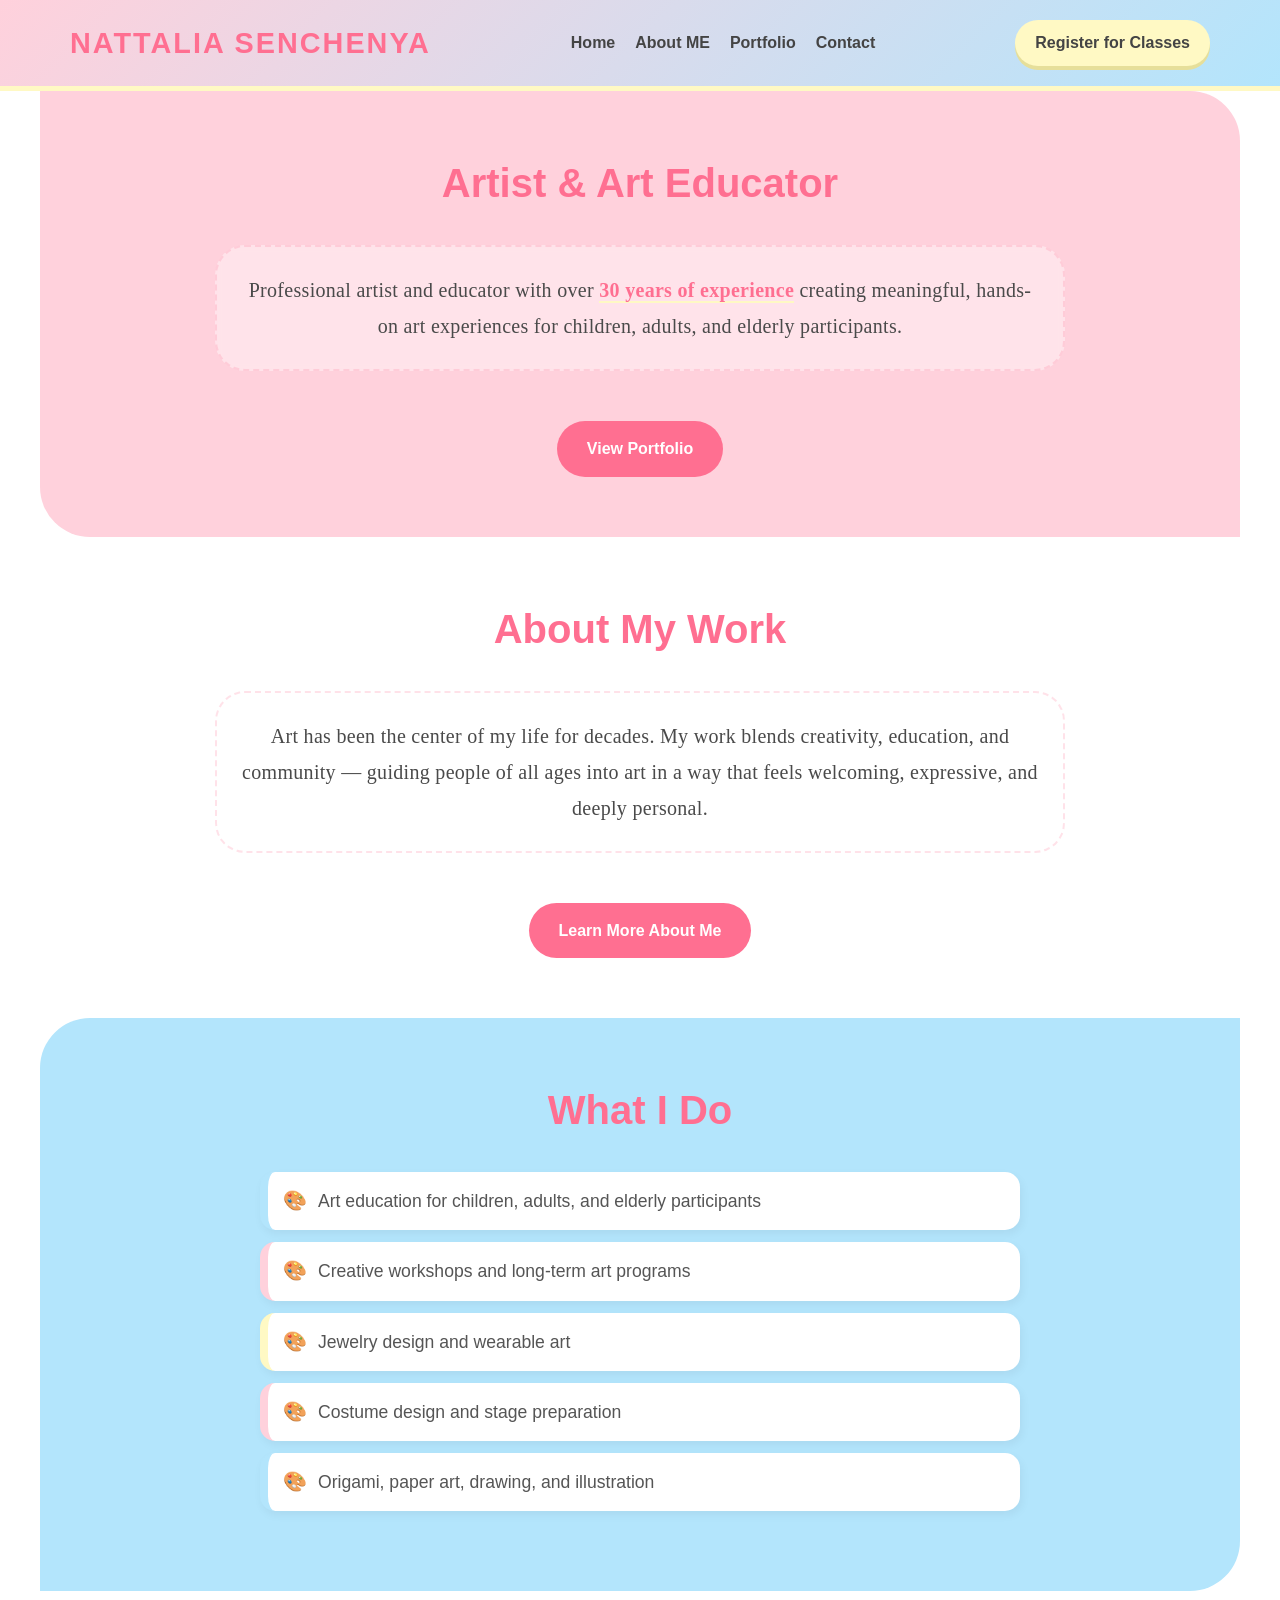
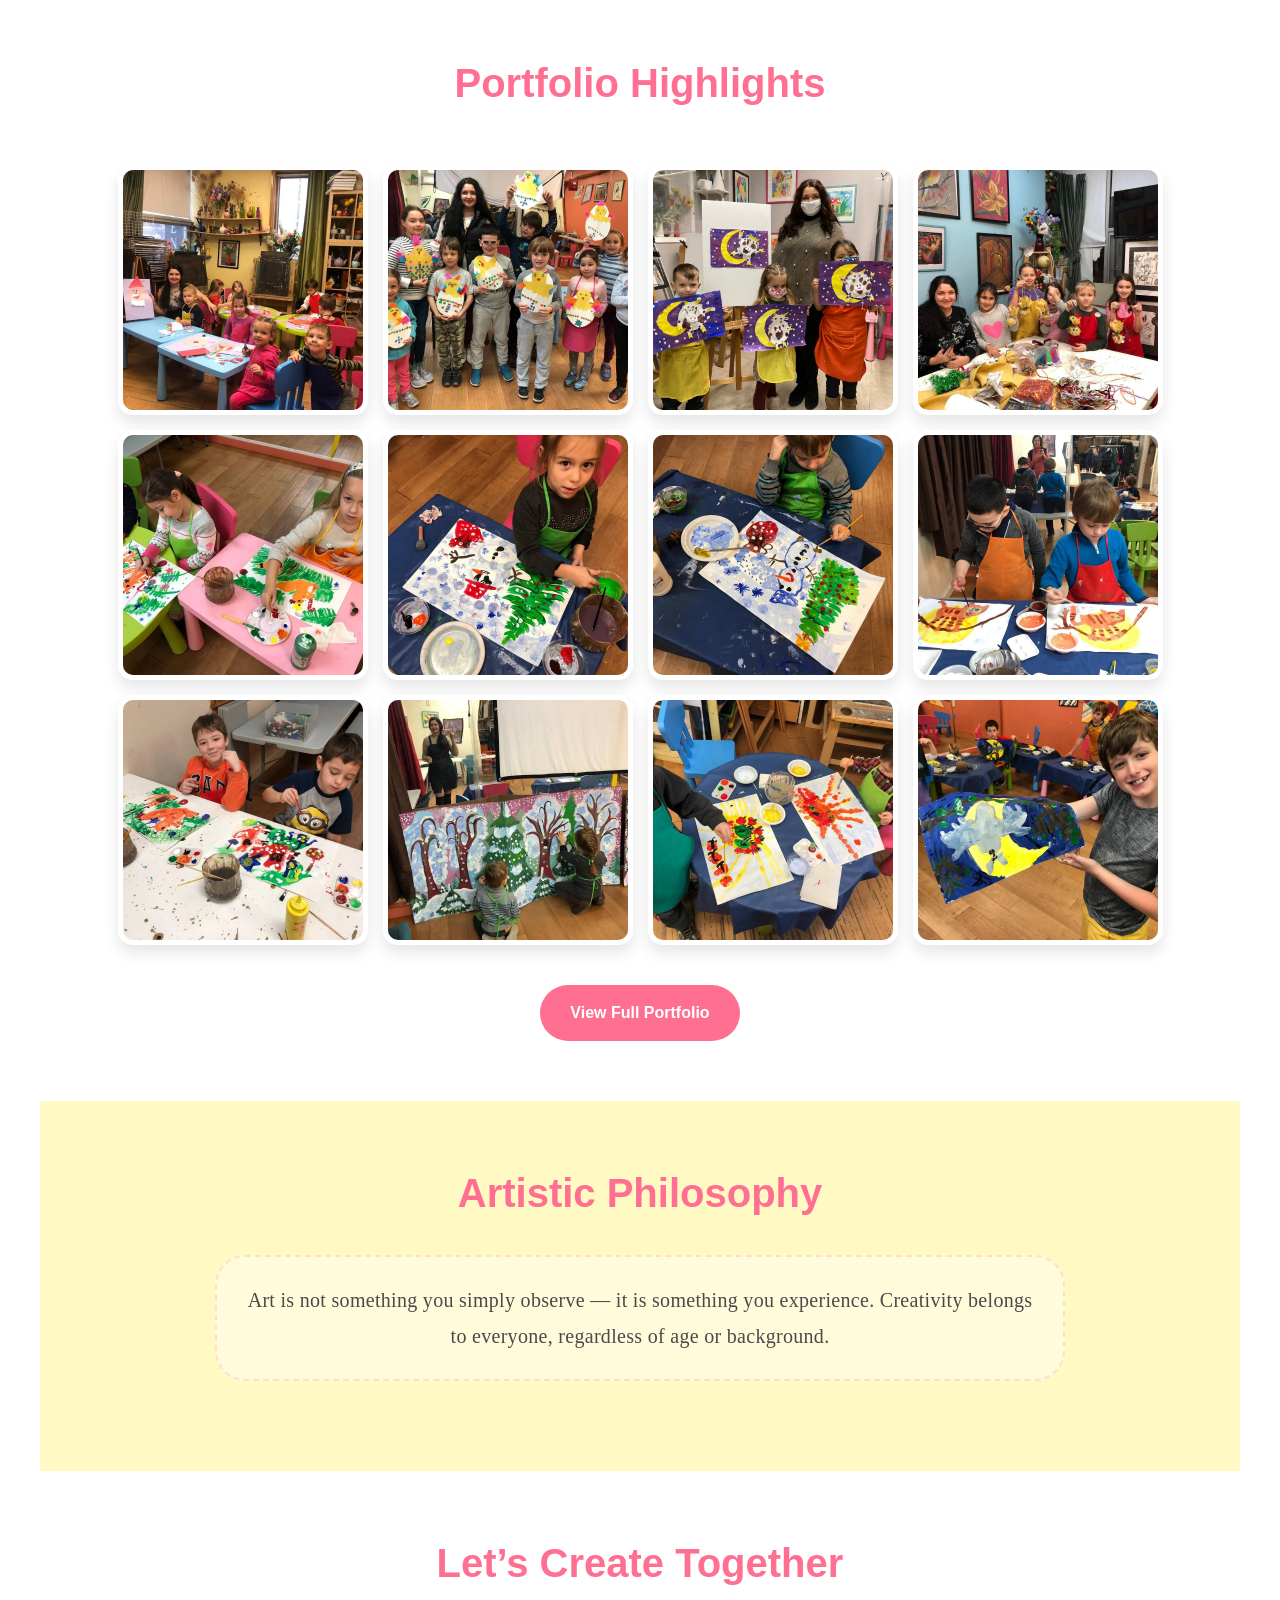
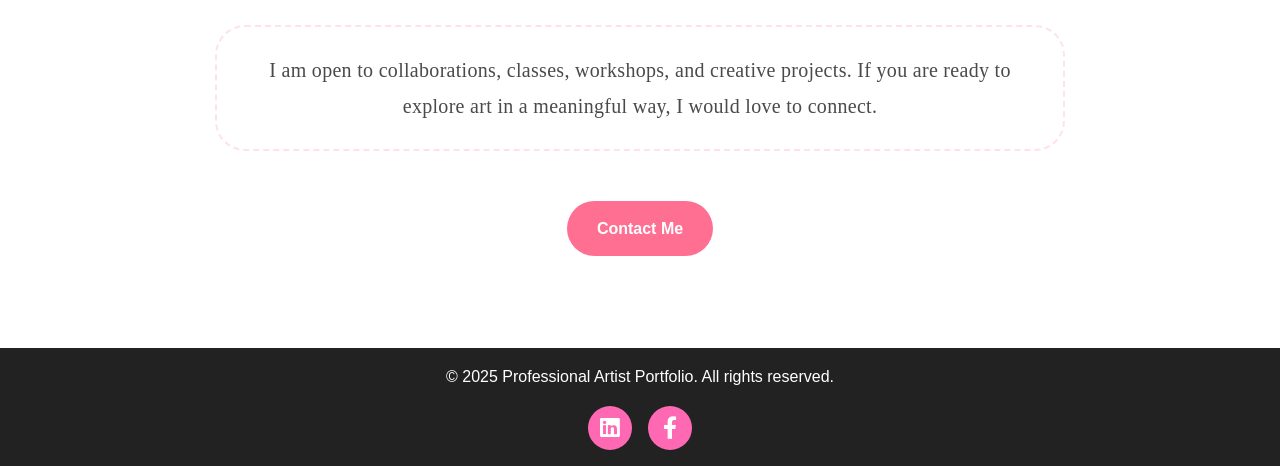
==== commit 8baaa6dc: "Add new image to the gallery section" ====
--- a/index.html
+++ b/index.html
@@ -91,6 +91,7 @@
              <img src="photo_14_2025-12-27_19-32-32.jpg" alt="Children participating in art projects" />
              <img src="photo_15_2025-12-27_19-30-24.jpg" alt="Children participating in art projects" />
              <img src="photo_17_2025-12-27_19-31-18.jpg" alt="Children participating in art projects" />
+             <img src="photo_89_2025-12-27_19-30-24.jpg" alt="Children participating in art projects" />
         
     </div>
     <center>
